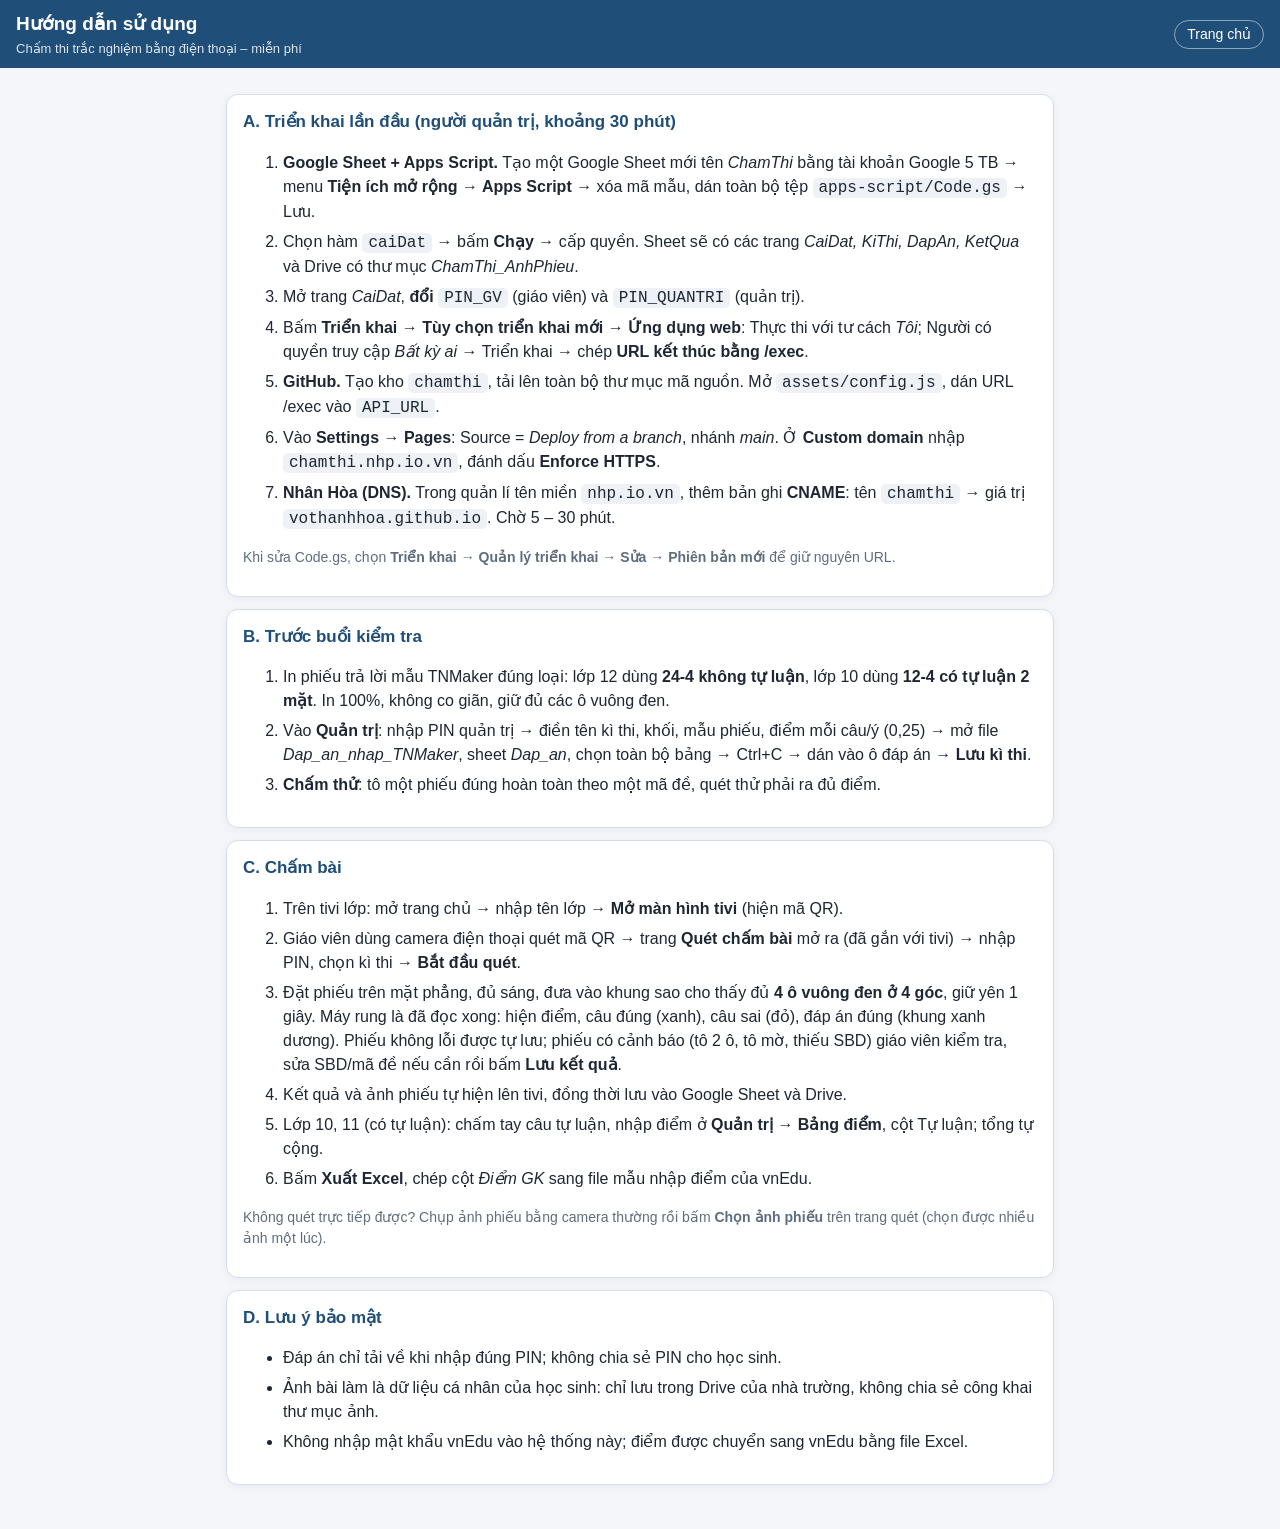
==== huong-dan.html @ 6ef76874 "Add files via upload" ====
<!doctype html>
<html lang="vi">
<head>
<meta charset="utf-8">
<meta name="viewport" content="width=device-width, initial-scale=1">
<title>Hướng dẫn chấm thi</title>
<link rel="stylesheet" href="assets/style.css">
<style>main{max-width:860px}h2{color:var(--xanh);margin-top:26px}li{margin:6px 0}code{background:#eef2f6;padding:1px 6px;border-radius:5px}</style>
</head>
<body>
<header class="top">
  <div><h1>Hướng dẫn sử dụng</h1><div class="sub">Chấm thi trắc nghiệm bằng điện thoại – miễn phí</div></div>
  <nav><a href="index.html">Trang chủ</a></nav>
</header>
<main>
<section class="card">
<h2>A. Triển khai lần đầu (người quản trị, khoảng 30 phút)</h2>
<ol>
  <li><b>Google Sheet + Apps Script.</b> Tạo một Google Sheet mới tên <i>ChamThi</i> bằng tài khoản Google 5 TB → menu <b>Tiện ích mở rộng → Apps Script</b> → xóa mã mẫu, dán toàn bộ tệp <code>apps-script/Code.gs</code> → Lưu.</li>
  <li>Chọn hàm <code>caiDat</code> → bấm <b>Chạy</b> → cấp quyền. Sheet sẽ có các trang <i>CaiDat, KiThi, DapAn, KetQua</i> và Drive có thư mục <i>ChamThi_AnhPhieu</i>.</li>
  <li>Mở trang <i>CaiDat</i>, <b>đổi</b> <code>PIN_GV</code> (giáo viên) và <code>PIN_QUANTRI</code> (quản trị).</li>
  <li>Bấm <b>Triển khai → Tùy chọn triển khai mới → Ứng dụng web</b>: Thực thi với tư cách <i>Tôi</i>; Người có quyền truy cập <i>Bất kỳ ai</i> → Triển khai → chép <b>URL kết thúc bằng /exec</b>.</li>
  <li><b>GitHub.</b> Tạo kho <code>chamthi</code>, tải lên toàn bộ thư mục mã nguồn. Mở <code>assets/config.js</code>, dán URL /exec vào <code>API_URL</code>.</li>
  <li>Vào <b>Settings → Pages</b>: Source = <i>Deploy from a branch</i>, nhánh <i>main</i>. Ở <b>Custom domain</b> nhập <code>chamthi.nhp.io.vn</code>, đánh dấu <b>Enforce HTTPS</b>.</li>
  <li><b>Nhân Hòa (DNS).</b> Trong quản lí tên miền <code>nhp.io.vn</code>, thêm bản ghi <b>CNAME</b>: tên <code>chamthi</code> → giá trị <code>vothanhhoa.github.io</code>. Chờ 5 – 30 phút.</li>
</ol>
<p class="muted">Khi sửa Code.gs, chọn <b>Triển khai → Quản lý triển khai → Sửa → Phiên bản mới</b> để giữ nguyên URL.</p>
</section>
<section class="card">
<h2>B. Trước buổi kiểm tra</h2>
<ol>
  <li>In phiếu trả lời mẫu TNMaker đúng loại: lớp 12 dùng <b>24-4 không tự luận</b>, lớp 10 dùng <b>12-4 có tự luận 2 mặt</b>. In 100%, không co giãn, giữ đủ các ô vuông đen.</li>
  <li>Vào <b>Quản trị</b>: nhập PIN quản trị → điền tên kì thi, khối, mẫu phiếu, điểm mỗi câu/ý (0,25) → mở file <i>Dap_an_nhap_TNMaker</i>, sheet <i>Dap_an</i>, chọn toàn bộ bảng → Ctrl+C → dán vào ô đáp án → <b>Lưu kì thi</b>.</li>
  <li><b>Chấm thử</b>: tô một phiếu đúng hoàn toàn theo một mã đề, quét thử phải ra đủ điểm.</li>
</ol>
</section>
<section class="card">
<h2>C. Chấm bài</h2>
<ol>
  <li>Trên tivi lớp: mở trang chủ → nhập tên lớp → <b>Mở màn hình tivi</b> (hiện mã QR).</li>
  <li>Giáo viên dùng camera điện thoại quét mã QR → trang <b>Quét chấm bài</b> mở ra (đã gắn với tivi) → nhập PIN, chọn kì thi → <b>Bắt đầu quét</b>.</li>
  <li>Đặt phiếu trên mặt phẳng, đủ sáng, đưa vào khung sao cho thấy đủ <b>4 ô vuông đen ở 4 góc</b>, giữ yên 1 giây. Máy rung là đã đọc xong: hiện điểm, câu đúng (xanh), câu sai (đỏ), đáp án đúng (khung xanh dương). Phiếu không lỗi được tự lưu; phiếu có cảnh báo (tô 2 ô, tô mờ, thiếu SBD) giáo viên kiểm tra, sửa SBD/mã đề nếu cần rồi bấm <b>Lưu kết quả</b>.</li>
  <li>Kết quả và ảnh phiếu tự hiện lên tivi, đồng thời lưu vào Google Sheet và Drive.</li>
  <li>Lớp 10, 11 (có tự luận): chấm tay câu tự luận, nhập điểm ở <b>Quản trị → Bảng điểm</b>, cột Tự luận; tổng tự cộng.</li>
  <li>Bấm <b>Xuất Excel</b>, chép cột <i>Điểm GK</i> sang file mẫu nhập điểm của vnEdu.</li>
</ol>
<p class="muted">Không quét trực tiếp được? Chụp ảnh phiếu bằng camera thường rồi bấm <b>Chọn ảnh phiếu</b> trên trang quét (chọn được nhiều ảnh một lúc).</p>
</section>
<section class="card">
<h2>D. Lưu ý bảo mật</h2>
<ul>
  <li>Đáp án chỉ tải về khi nhập đúng PIN; không chia sẻ PIN cho học sinh.</li>
  <li>Ảnh bài làm là dữ liệu cá nhân của học sinh: chỉ lưu trong Drive của nhà trường, không chia sẻ công khai thư mục ảnh.</li>
  <li>Không nhập mật khẩu vnEdu vào hệ thống này; điểm được chuyển sang vnEdu bằng file Excel.</li>
</ul>
</section>
</main>
</body>
</html>
---- assets/style.css ----
:root{--xanh:#1f4e79;--xanh-nhat:#e8f1fb;--do:#c0392b;--luc:#1e8449;--vang:#b7950b;--nen:#f4f6f9;--chu:#1d2733;--phu:#5d6d7e;--vien:#d5dde6}
*{box-sizing:border-box}
html,body{margin:0;background:var(--nen);color:var(--chu);font-family:"Segoe UI",Roboto,Arial,sans-serif;font-size:16px;line-height:1.5}
a{color:var(--xanh)}
header.top{background:var(--xanh);color:#fff;padding:10px 16px;display:flex;align-items:center;gap:12px;flex-wrap:wrap}
header.top h1{font-size:19px;margin:0;font-weight:700}
header.top .sub{font-size:13px;opacity:.85}
header.top nav{margin-left:auto;display:flex;gap:6px;flex-wrap:wrap}
header.top nav a{color:#fff;text-decoration:none;border:1px solid rgba(255,255,255,.5);border-radius:999px;padding:3px 12px;font-size:14px}
main{max-width:1100px;margin:0 auto;padding:14px 16px 40px}
.card{background:#fff;border:1px solid var(--vien);border-radius:12px;padding:14px 16px;margin:12px 0;box-shadow:0 2px 8px rgba(31,78,121,.06)}
.card h2{font-size:17px;margin:0 0 10px;color:var(--xanh)}
label{display:block;font-size:14px;color:var(--phu);margin:8px 0 3px}
input,select,textarea{width:100%;font:inherit;padding:9px 10px;border:1px solid var(--vien);border-radius:8px;background:#fff}
textarea{min-height:120px;font-family:Consolas,monospace;font-size:13px}
.row{display:flex;gap:10px;flex-wrap:wrap}.row>*{flex:1 1 160px}
button,.btn{font:inherit;border:0;border-radius:10px;padding:10px 16px;background:var(--xanh);color:#fff;cursor:pointer;font-weight:600;text-decoration:none;display:inline-block}
button.phu,.btn.phu{background:#fff;color:var(--xanh);border:1px solid var(--xanh)}
button.do{background:var(--do)}button.luc{background:var(--luc)}
button:disabled{opacity:.5;cursor:default}
.muted{color:var(--phu);font-size:14px}
table{border-collapse:collapse;width:100%;background:#fff;font-size:14px}
th,td{border:1px solid var(--vien);padding:6px 8px;text-align:center}
th{background:var(--xanh-nhat)}
.tag{display:inline-block;border-radius:999px;padding:1px 9px;font-size:13px;font-weight:600}
.tag.ok{background:#e4f4ea;color:var(--luc)}.tag.loi{background:#fdecea;color:var(--do)}.tag.canh{background:#fff4d6;color:#8a6d00}
#toast{position:fixed;left:50%;bottom:24px;transform:translateX(-50%) translateY(30px);opacity:0;transition:.25s;background:#1d2733;color:#fff;padding:10px 18px;border-radius:999px;z-index:99;max-width:92vw;text-align:center}
#toast.show{opacity:1;transform:translateX(-50%)}#toast.loi{background:var(--do)}#toast.ok{background:var(--luc)}
/* trang quét */
.cam{position:relative;background:#000;border-radius:12px;overflow:hidden;aspect-ratio:3/4;max-height:70vh;margin:0 auto}
.cam video,.cam canvas{position:absolute;inset:0;width:100%;height:100%;object-fit:cover}
.cam .hint{position:absolute;left:0;right:0;bottom:0;background:rgba(0,0,0,.55);color:#fff;text-align:center;padding:8px;font-size:15px}
.cam .khung{position:absolute;inset:6%;border:3px dashed rgba(255,255,255,.6);border-radius:10px;pointer-events:none}
.cam.thay .khung{border-color:#2ecc71;border-style:solid}
.ketqua img{max-width:100%;border-radius:8px;border:1px solid var(--vien)}
.diem{font-size:44px;font-weight:800;color:var(--xanh);line-height:1}
.luoi{display:grid;grid-template-columns:repeat(auto-fill,minmax(54px,1fr));gap:4px;margin-top:8px}
.o{border-radius:6px;padding:3px 0;text-align:center;font-size:13px;font-weight:600}
.o.d{background:#e4f4ea;color:var(--luc)}.o.s{background:#fdecea;color:var(--do)}.o.t{background:#f2f3f4;color:var(--phu)}
/* tivi */
body.tv{background:#0f2238;color:#fff}
.tvwrap{display:grid;grid-template-columns:2fr 1fr;gap:18px;padding:18px;height:100vh}
.tvmain{background:#fff;color:var(--chu);border-radius:16px;padding:16px;display:flex;flex-direction:column;overflow:hidden}
.tvmain img{max-height:62vh;object-fit:contain;border-radius:10px;background:#f2f3f4}
.tvside{display:flex;flex-direction:column;gap:12px;overflow:auto}
.qr{background:#fff;border-radius:16px;padding:14px;text-align:center;color:var(--chu)}
.qr #qrc{display:inline-block}
.lich{background:rgba(255,255,255,.08);border-radius:12px;padding:10px 12px}
.lich div{display:flex;justify-content:space-between;border-bottom:1px solid rgba(255,255,255,.12);padding:5px 0}
@media (max-width:800px){.tvwrap{grid-template-columns:1fr;height:auto}}
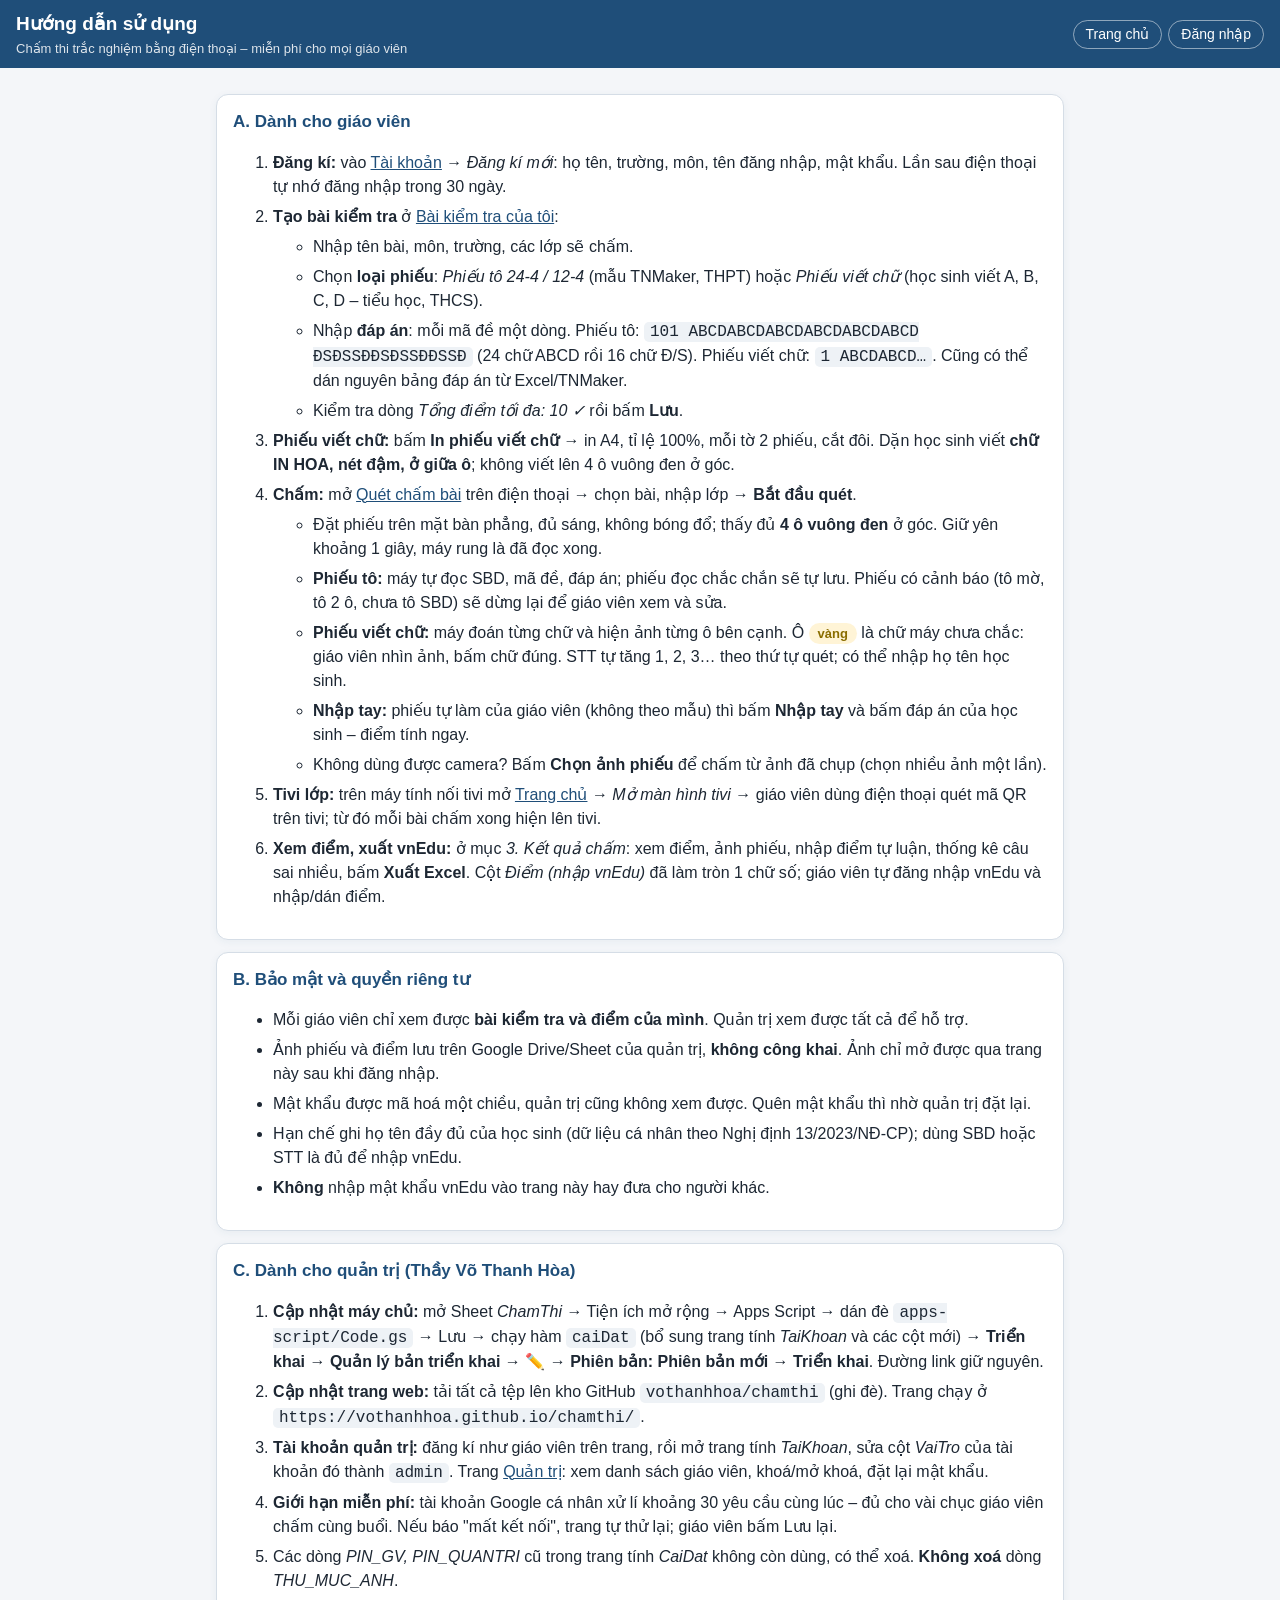
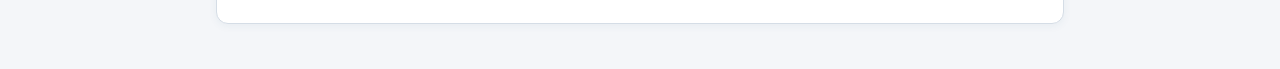
==== commit adb76e8b: "Add files via upload" ====
--- a/huong-dan.html
+++ b/huong-dan.html
@@ -5,55 +5,62 @@
 <meta name="viewport" content="width=device-width, initial-scale=1">
 <title>Hướng dẫn chấm thi</title>
 <link rel="stylesheet" href="assets/style.css">
-<style>main{max-width:860px}h2{color:var(--xanh);margin-top:26px}li{margin:6px 0}code{background:#eef2f6;padding:1px 6px;border-radius:5px}</style>
+<style>main{max-width:880px}h2{color:var(--xanh);margin-top:22px}li{margin:6px 0}code{background:#eef2f6;padding:1px 6px;border-radius:5px}</style>
 </head>
 <body>
 <header class="top">
-  <div><h1>Hướng dẫn sử dụng</h1><div class="sub">Chấm thi trắc nghiệm bằng điện thoại – miễn phí</div></div>
+  <div><h1>Hướng dẫn sử dụng</h1><div class="sub">Chấm thi trắc nghiệm bằng điện thoại – miễn phí cho mọi giáo viên</div></div>
   <nav><a href="index.html">Trang chủ</a></nav>
 </header>
 <main>
 <section class="card">
-<h2>A. Triển khai lần đầu (người quản trị, khoảng 30 phút)</h2>
+<h2 style="margin-top:0">A. Dành cho giáo viên</h2>
 <ol>
-  <li><b>Google Sheet + Apps Script.</b> Tạo một Google Sheet mới tên <i>ChamThi</i> bằng tài khoản Google 5 TB → menu <b>Tiện ích mở rộng → Apps Script</b> → xóa mã mẫu, dán toàn bộ tệp <code>apps-script/Code.gs</code> → Lưu.</li>
-  <li>Chọn hàm <code>caiDat</code> → bấm <b>Chạy</b> → cấp quyền. Sheet sẽ có các trang <i>CaiDat, KiThi, DapAn, KetQua</i> và Drive có thư mục <i>ChamThi_AnhPhieu</i>.</li>
-  <li>Mở trang <i>CaiDat</i>, <b>đổi</b> <code>PIN_GV</code> (giáo viên) và <code>PIN_QUANTRI</code> (quản trị).</li>
-  <li>Bấm <b>Triển khai → Tùy chọn triển khai mới → Ứng dụng web</b>: Thực thi với tư cách <i>Tôi</i>; Người có quyền truy cập <i>Bất kỳ ai</i> → Triển khai → chép <b>URL kết thúc bằng /exec</b>.</li>
-  <li><b>GitHub.</b> Tạo kho <code>chamthi</code>, tải lên toàn bộ thư mục mã nguồn. Mở <code>assets/config.js</code>, dán URL /exec vào <code>API_URL</code>.</li>
-  <li>Vào <b>Settings → Pages</b>: Source = <i>Deploy from a branch</i>, nhánh <i>main</i>. Ở <b>Custom domain</b> nhập <code>chamthi.nhp.io.vn</code>, đánh dấu <b>Enforce HTTPS</b>.</li>
-  <li><b>Nhân Hòa (DNS).</b> Trong quản lí tên miền <code>nhp.io.vn</code>, thêm bản ghi <b>CNAME</b>: tên <code>chamthi</code> → giá trị <code>vothanhhoa.github.io</code>. Chờ 5 – 30 phút.</li>
-</ol>
-<p class="muted">Khi sửa Code.gs, chọn <b>Triển khai → Quản lý triển khai → Sửa → Phiên bản mới</b> để giữ nguyên URL.</p>
-</section>
-<section class="card">
-<h2>B. Trước buổi kiểm tra</h2>
-<ol>
-  <li>In phiếu trả lời mẫu TNMaker đúng loại: lớp 12 dùng <b>24-4 không tự luận</b>, lớp 10 dùng <b>12-4 có tự luận 2 mặt</b>. In 100%, không co giãn, giữ đủ các ô vuông đen.</li>
-  <li>Vào <b>Quản trị</b>: nhập PIN quản trị → điền tên kì thi, khối, mẫu phiếu, điểm mỗi câu/ý (0,25) → mở file <i>Dap_an_nhap_TNMaker</i>, sheet <i>Dap_an</i>, chọn toàn bộ bảng → Ctrl+C → dán vào ô đáp án → <b>Lưu kì thi</b>.</li>
-  <li><b>Chấm thử</b>: tô một phiếu đúng hoàn toàn theo một mã đề, quét thử phải ra đủ điểm.</li>
+  <li><b>Đăng kí:</b> vào <a href="taikhoan.html">Tài khoản</a> → <i>Đăng kí mới</i>: họ tên, trường, môn, tên đăng nhập, mật khẩu. Lần sau điện thoại tự nhớ đăng nhập trong 30 ngày.</li>
+  <li><b>Tạo bài kiểm tra</b> ở <a href="kithi.html">Bài kiểm tra của tôi</a>:
+    <ul>
+      <li>Nhập tên bài, môn, trường, các lớp sẽ chấm.</li>
+      <li>Chọn <b>loại phiếu</b>: <i>Phiếu tô 24-4 / 12-4</i> (mẫu TNMaker, THPT) hoặc <i>Phiếu viết chữ</i> (học sinh viết A, B, C, D – tiểu học, THCS).</li>
+      <li>Nhập <b>đáp án</b>: mỗi mã đề một dòng. Phiếu tô: <code>101 ABCDABCDABCDABCDABCDABCD ĐSĐSSĐĐSĐSSĐĐSSĐ</code> (24 chữ ABCD rồi 16 chữ Đ/S). Phiếu viết chữ: <code>1 ABCDABCD…</code>. Cũng có thể dán nguyên bảng đáp án từ Excel/TNMaker.</li>
+      <li>Kiểm tra dòng <i>Tổng điểm tối đa: 10 ✓</i> rồi bấm <b>Lưu</b>.</li>
+    </ul></li>
+  <li><b>Phiếu viết chữ:</b> bấm <b>In phiếu viết chữ</b> → in A4, tỉ lệ 100%, mỗi tờ 2 phiếu, cắt đôi. Dặn học sinh viết <b>chữ IN HOA, nét đậm, ở giữa ô</b>; không viết lên 4 ô vuông đen ở góc.</li>
+  <li><b>Chấm:</b> mở <a href="quet.html">Quét chấm bài</a> trên điện thoại → chọn bài, nhập lớp → <b>Bắt đầu quét</b>.
+    <ul>
+      <li>Đặt phiếu trên mặt bàn phẳng, đủ sáng, không bóng đổ; thấy đủ <b>4 ô vuông đen</b> ở góc. Giữ yên khoảng 1 giây, máy rung là đã đọc xong.</li>
+      <li><b>Phiếu tô:</b> máy tự đọc SBD, mã đề, đáp án; phiếu đọc chắc chắn sẽ tự lưu. Phiếu có cảnh báo (tô mờ, tô 2 ô, chưa tô SBD) sẽ dừng lại để giáo viên xem và sửa.</li>
+      <li><b>Phiếu viết chữ:</b> máy đoán từng chữ và hiện ảnh từng ô bên cạnh. Ô <span class="tag canh">vàng</span> là chữ máy chưa chắc: giáo viên nhìn ảnh, bấm chữ đúng. STT tự tăng 1, 2, 3… theo thứ tự quét; có thể nhập họ tên học sinh.</li>
+      <li><b>Nhập tay:</b> phiếu tự làm của giáo viên (không theo mẫu) thì bấm <b>Nhập tay</b> và bấm đáp án của học sinh – điểm tính ngay.</li>
+      <li>Không dùng được camera? Bấm <b>Chọn ảnh phiếu</b> để chấm từ ảnh đã chụp (chọn nhiều ảnh một lần).</li>
+    </ul></li>
+  <li><b>Tivi lớp:</b> trên máy tính nối tivi mở <a href="index.html">Trang chủ</a> → <i>Mở màn hình tivi</i> → giáo viên dùng điện thoại quét mã QR trên tivi; từ đó mỗi bài chấm xong hiện lên tivi.</li>
+  <li><b>Xem điểm, xuất vnEdu:</b> ở mục <i>3. Kết quả chấm</i>: xem điểm, ảnh phiếu, nhập điểm tự luận, thống kê câu sai nhiều, bấm <b>Xuất Excel</b>. Cột <i>Điểm (nhập vnEdu)</i> đã làm tròn 1 chữ số; giáo viên tự đăng nhập vnEdu và nhập/dán điểm.</li>
 </ol>
 </section>
+
 <section class="card">
-<h2>C. Chấm bài</h2>
-<ol>
-  <li>Trên tivi lớp: mở trang chủ → nhập tên lớp → <b>Mở màn hình tivi</b> (hiện mã QR).</li>
-  <li>Giáo viên dùng camera điện thoại quét mã QR → trang <b>Quét chấm bài</b> mở ra (đã gắn với tivi) → nhập PIN, chọn kì thi → <b>Bắt đầu quét</b>.</li>
-  <li>Đặt phiếu trên mặt phẳng, đủ sáng, đưa vào khung sao cho thấy đủ <b>4 ô vuông đen ở 4 góc</b>, giữ yên 1 giây. Máy rung là đã đọc xong: hiện điểm, câu đúng (xanh), câu sai (đỏ), đáp án đúng (khung xanh dương). Phiếu không lỗi được tự lưu; phiếu có cảnh báo (tô 2 ô, tô mờ, thiếu SBD) giáo viên kiểm tra, sửa SBD/mã đề nếu cần rồi bấm <b>Lưu kết quả</b>.</li>
-  <li>Kết quả và ảnh phiếu tự hiện lên tivi, đồng thời lưu vào Google Sheet và Drive.</li>
-  <li>Lớp 10, 11 (có tự luận): chấm tay câu tự luận, nhập điểm ở <b>Quản trị → Bảng điểm</b>, cột Tự luận; tổng tự cộng.</li>
-  <li>Bấm <b>Xuất Excel</b>, chép cột <i>Điểm GK</i> sang file mẫu nhập điểm của vnEdu.</li>
-</ol>
-<p class="muted">Không quét trực tiếp được? Chụp ảnh phiếu bằng camera thường rồi bấm <b>Chọn ảnh phiếu</b> trên trang quét (chọn được nhiều ảnh một lúc).</p>
-</section>
-<section class="card">
-<h2>D. Lưu ý bảo mật</h2>
+<h2 style="margin-top:0">B. Bảo mật và quyền riêng tư</h2>
 <ul>
-  <li>Đáp án chỉ tải về khi nhập đúng PIN; không chia sẻ PIN cho học sinh.</li>
-  <li>Ảnh bài làm là dữ liệu cá nhân của học sinh: chỉ lưu trong Drive của nhà trường, không chia sẻ công khai thư mục ảnh.</li>
-  <li>Không nhập mật khẩu vnEdu vào hệ thống này; điểm được chuyển sang vnEdu bằng file Excel.</li>
+  <li>Mỗi giáo viên chỉ xem được <b>bài kiểm tra và điểm của mình</b>. Quản trị xem được tất cả để hỗ trợ.</li>
+  <li>Ảnh phiếu và điểm lưu trên Google Drive/Sheet của quản trị, <b>không công khai</b>. Ảnh chỉ mở được qua trang này sau khi đăng nhập.</li>
+  <li>Mật khẩu được mã hoá một chiều, quản trị cũng không xem được. Quên mật khẩu thì nhờ quản trị đặt lại.</li>
+  <li>Hạn chế ghi họ tên đầy đủ của học sinh (dữ liệu cá nhân theo Nghị định 13/2023/NĐ-CP); dùng SBD hoặc STT là đủ để nhập vnEdu.</li>
+  <li><b>Không</b> nhập mật khẩu vnEdu vào trang này hay đưa cho người khác.</li>
 </ul>
 </section>
+
+<section class="card">
+<h2 style="margin-top:0">C. Dành cho quản trị (Thầy Võ Thanh Hòa)</h2>
+<ol>
+  <li><b>Cập nhật máy chủ:</b> mở Sheet <i>ChamThi</i> → Tiện ích mở rộng → Apps Script → dán đè <code>apps-script/Code.gs</code> → Lưu → chạy hàm <code>caiDat</code> (bổ sung trang tính <i>TaiKhoan</i> và các cột mới) → <b>Triển khai → Quản lý bản triển khai → ✏️ → Phiên bản: Phiên bản mới → Triển khai</b>. Đường link giữ nguyên.</li>
+  <li><b>Cập nhật trang web:</b> tải tất cả tệp lên kho GitHub <code>vothanhhoa/chamthi</code> (ghi đè). Trang chạy ở <code>https://vothanhhoa.github.io/chamthi/</code>.</li>
+  <li><b>Tài khoản quản trị:</b> đăng kí như giáo viên trên trang, rồi mở trang tính <i>TaiKhoan</i>, sửa cột <i>VaiTro</i> của tài khoản đó thành <code>admin</code>. Trang <a href="quantri.html">Quản trị</a>: xem danh sách giáo viên, khoá/mở khoá, đặt lại mật khẩu.</li>
+  <li><b>Giới hạn miễn phí:</b> tài khoản Google cá nhân xử lí khoảng 30 yêu cầu cùng lúc – đủ cho vài chục giáo viên chấm cùng buổi. Nếu báo "mất kết nối", trang tự thử lại; giáo viên bấm Lưu lại.</li>
+  <li>Các dòng <i>PIN_GV, PIN_QUANTRI</i> cũ trong trang tính <i>CaiDat</i> không còn dùng, có thể xoá. <b>Không xoá</b> dòng <i>THU_MUC_ANH</i>.</li>
+</ol>
+</section>
 </main>
+<script src="assets/config.js"></script>
+<script src="assets/app.js"></script>
 </body>
 </html>
--- a/assets/style.css
+++ b/assets/style.css
@@ -1,4 +1,5 @@
 :root{--xanh:#1f4e79;--xanh-nhat:#e8f1fb;--do:#c0392b;--luc:#1e8449;--vang:#b7950b;--nen:#f4f6f9;--chu:#1d2733;--phu:#5d6d7e;--vien:#d5dde6}
+[hidden]{display:none!important}
 *{box-sizing:border-box}
 html,body{margin:0;background:var(--nen);color:var(--chu);font-family:"Segoe UI",Roboto,Arial,sans-serif;font-size:16px;line-height:1.5}
 a{color:var(--xanh)}
@@ -48,3 +49,21 @@
 .lich{background:rgba(255,255,255,.08);border-radius:12px;padding:10px 12px}
 .lich div{display:flex;justify-content:space-between;border-bottom:1px solid rgba(255,255,255,.12);padding:5px 0}
 @media (max-width:800px){.tvwrap{grid-template-columns:1fr;height:auto}}
+/* thẻ chọn, hộp thoại, hướng dẫn nhanh */
+.tabs{display:flex;gap:6px;margin-bottom:10px;flex-wrap:wrap}
+.tab{background:#fff;color:var(--xanh);border:1px solid var(--vien);border-radius:999px;padding:7px 14px}
+.tab.on{background:var(--xanh);color:#fff;border-color:var(--xanh)}
+.buoc{counter-reset:b;list-style:none;padding:0;margin:0;display:grid;gap:8px;grid-template-columns:repeat(auto-fit,minmax(210px,1fr))}
+.buoc li{counter-increment:b;background:var(--xanh-nhat);border-radius:10px;padding:10px 12px 10px 46px;position:relative;font-size:15px}
+.buoc li::before{content:counter(b);position:absolute;left:10px;top:10px;width:26px;height:26px;border-radius:50%;background:var(--xanh);color:#fff;font-weight:700;display:grid;place-items:center}
+.hop{position:fixed;inset:0;background:rgba(0,0,0,.6);display:flex;align-items:center;justify-content:center;z-index:50;padding:16px}
+.hop>div{background:#fff;border-radius:12px;max-width:min(96vw,900px);max-height:92vh;overflow:auto;padding:12px}
+.hop img{max-width:100%;display:block}
+td .nho{padding:4px 9px;font-size:13px;border-radius:7px}
+.vtluoi{display:grid;grid-template-columns:repeat(auto-fill,minmax(232px,1fr));gap:6px;margin-top:8px}
+.vto{border:1px solid var(--vien);border-radius:8px;padding:5px;display:flex;align-items:center;gap:6px;background:#fff;min-width:0}
+.vto.can{border-color:#e0b000;background:#fff8e1}.vto.d{border-color:#9bd3ae;background:#effaf2}.vto.s{border-color:#f0a9a0;background:#fdf0ee}
+.vto canvas{width:60px;height:38px;border-radius:4px;background:#f6f6f6;flex:0 0 auto}
+.vto b{min-width:22px}
+.vto .chon{display:flex;gap:2px}.vto .chon button{padding:5px 9px;min-width:30px;font-size:13px;border-radius:6px;background:#fff;color:var(--chu);border:1px solid var(--vien)}
+.vto .chon button.on{background:var(--xanh);color:#fff;border-color:var(--xanh)}
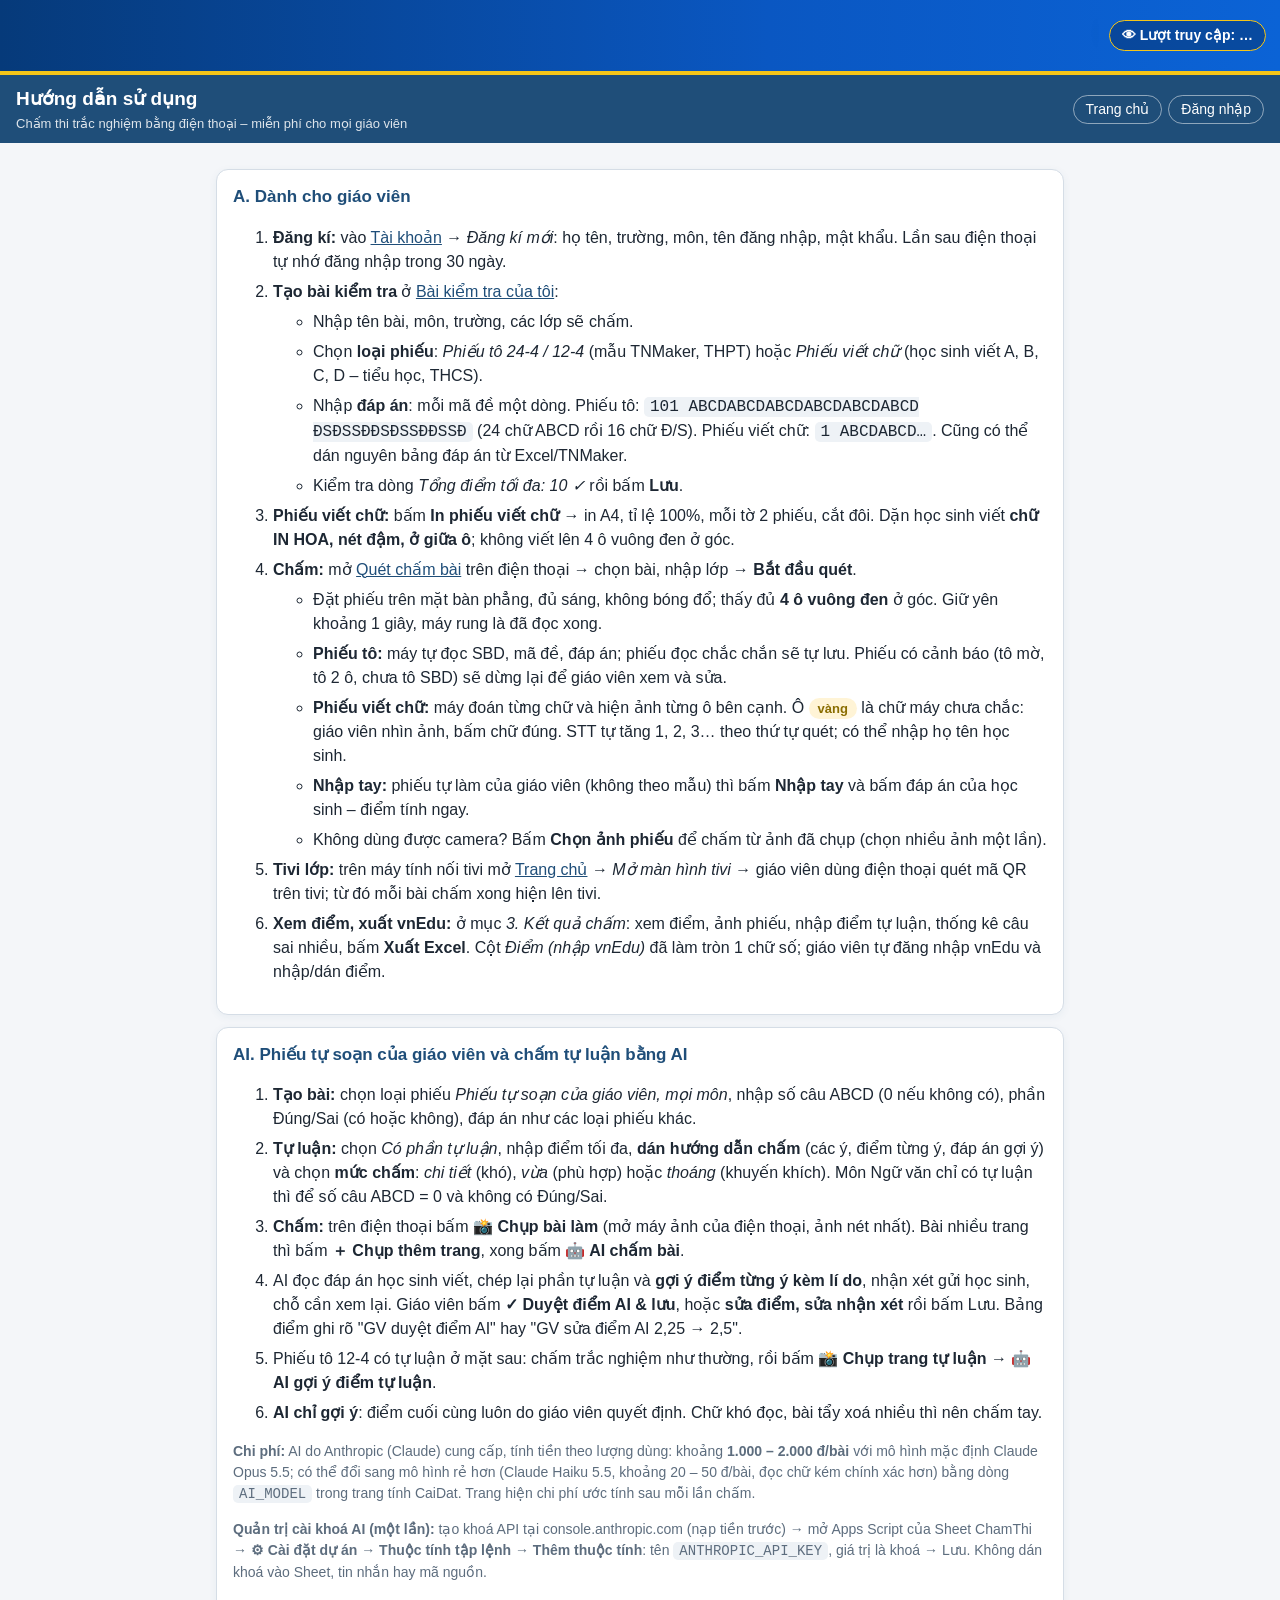
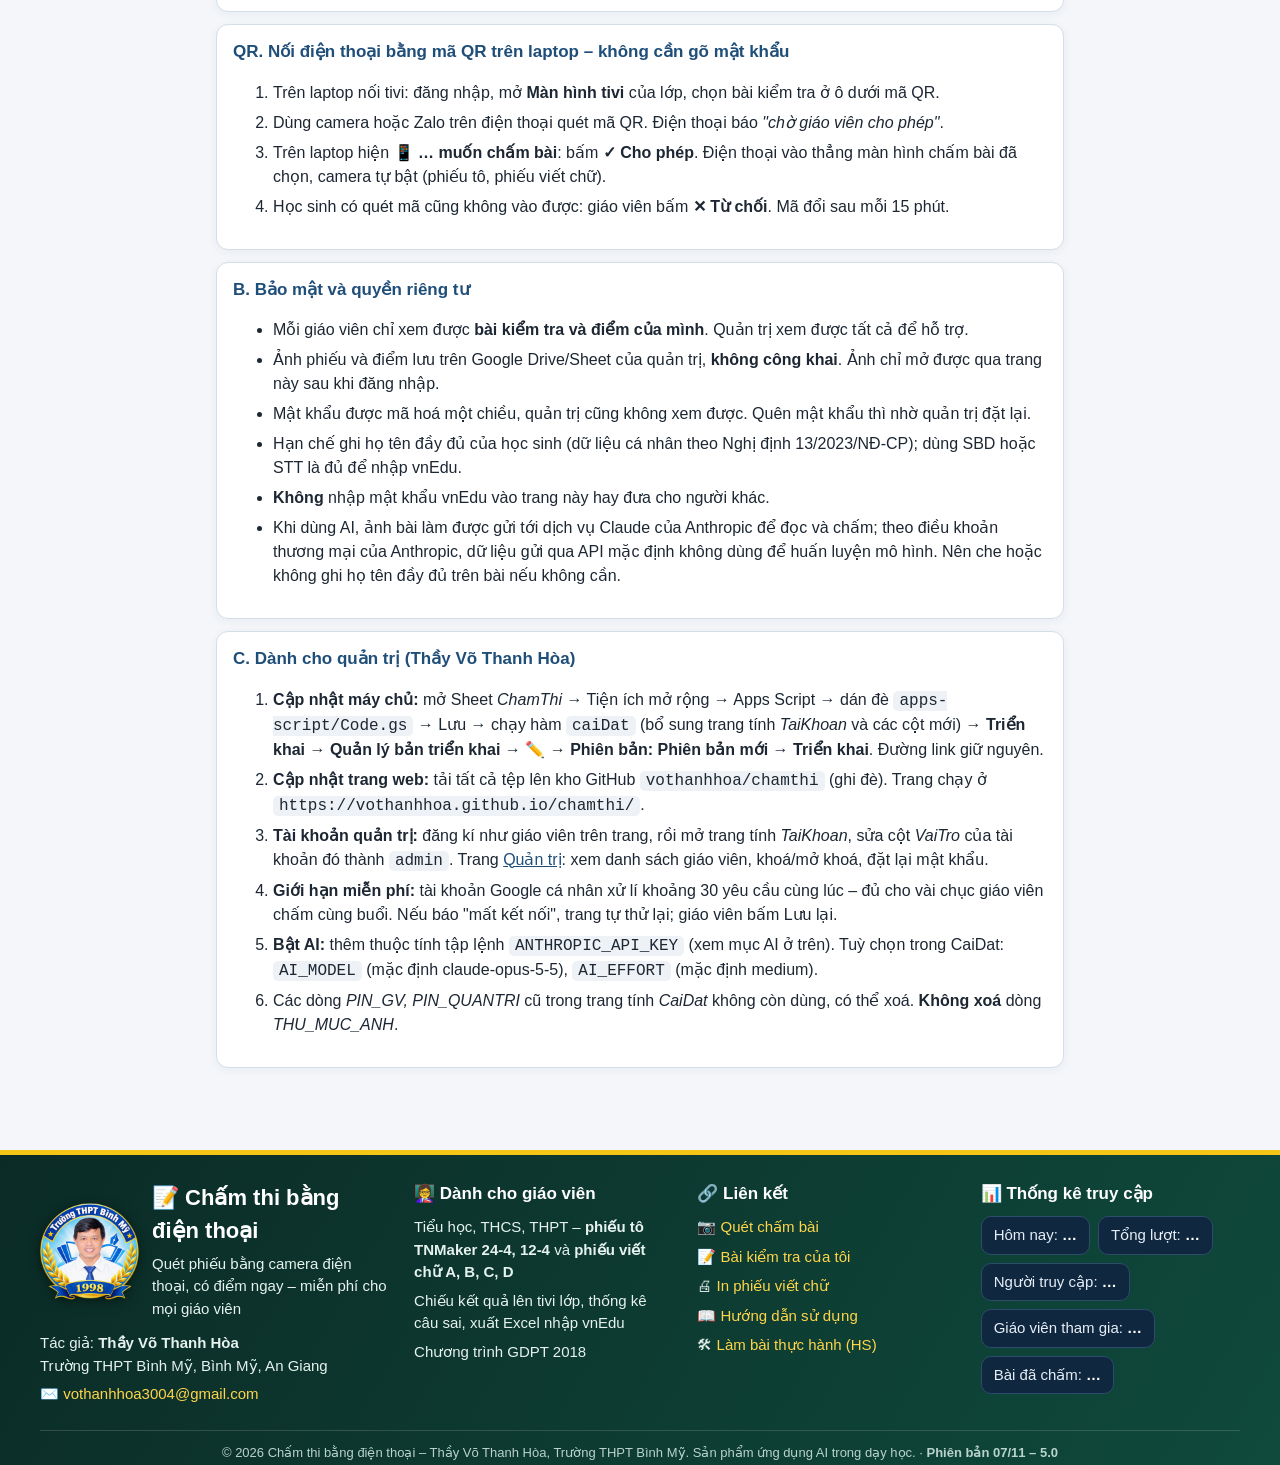
==== commit 64751dbb: "Add files via upload" ====
--- a/huong-dan.html
+++ b/huong-dan.html
@@ -39,6 +39,30 @@
 </section>
 
 <section class="card">
+<h2 style="margin-top:0">AI. Phiếu tự soạn của giáo viên và chấm tự luận bằng AI</h2>
+<ol>
+  <li><b>Tạo bài:</b> chọn loại phiếu <i>Phiếu tự soạn của giáo viên, mọi môn</i>, nhập số câu ABCD (0 nếu không có), phần Đúng/Sai (có hoặc không), đáp án như các loại phiếu khác.</li>
+  <li><b>Tự luận:</b> chọn <i>Có phần tự luận</i>, nhập điểm tối đa, <b>dán hướng dẫn chấm</b> (các ý, điểm từng ý, đáp án gợi ý) và chọn <b>mức chấm</b>: <i>chi tiết</i> (khó), <i>vừa</i> (phù hợp) hoặc <i>thoáng</i> (khuyến khích). Môn Ngữ văn chỉ có tự luận thì để số câu ABCD = 0 và không có Đúng/Sai.</li>
+  <li><b>Chấm:</b> trên điện thoại bấm <b>📸 Chụp bài làm</b> (mở máy ảnh của điện thoại, ảnh nét nhất). Bài nhiều trang thì bấm <b>＋ Chụp thêm trang</b>, xong bấm <b>🤖 AI chấm bài</b>.</li>
+  <li>AI đọc đáp án học sinh viết, chép lại phần tự luận và <b>gợi ý điểm từng ý kèm lí do</b>, nhận xét gửi học sinh, chỗ cần xem lại. Giáo viên bấm <b>✓ Duyệt điểm AI &amp; lưu</b>, hoặc <b>sửa điểm, sửa nhận xét</b> rồi bấm Lưu. Bảng điểm ghi rõ "GV duyệt điểm AI" hay "GV sửa điểm AI 2,25 → 2,5".</li>
+  <li>Phiếu tô 12-4 có tự luận ở mặt sau: chấm trắc nghiệm như thường, rồi bấm <b>📸 Chụp trang tự luận</b> → <b>🤖 AI gợi ý điểm tự luận</b>.</li>
+  <li><b>AI chỉ gợi ý</b>: điểm cuối cùng luôn do giáo viên quyết định. Chữ khó đọc, bài tẩy xoá nhiều thì nên chấm tay.</li>
+</ol>
+<p class="muted"><b>Chi phí:</b> AI do Anthropic (Claude) cung cấp, tính tiền theo lượng dùng: khoảng <b>1.000 – 2.000 đ/bài</b> với mô hình mặc định Claude Opus 5.5; có thể đổi sang mô hình rẻ hơn (Claude Haiku 5.5, khoảng 20 – 50 đ/bài, đọc chữ kém chính xác hơn) bằng dòng <code>AI_MODEL</code> trong trang tính CaiDat. Trang hiện chi phí ước tính sau mỗi lần chấm.</p>
+<p class="muted"><b>Quản trị cài khoá AI (một lần):</b> tạo khoá API tại console.anthropic.com (nạp tiền trước) → mở Apps Script của Sheet ChamThi → <b>⚙ Cài đặt dự án → Thuộc tính tập lệnh → Thêm thuộc tính</b>: tên <code>ANTHROPIC_API_KEY</code>, giá trị là khoá → Lưu. Không dán khoá vào Sheet, tin nhắn hay mã nguồn.</p>
+</section>
+
+<section class="card">
+<h2 style="margin-top:0">QR. Nối điện thoại bằng mã QR trên laptop – không cần gõ mật khẩu</h2>
+<ol>
+  <li>Trên laptop nối tivi: đăng nhập, mở <b>Màn hình tivi</b> của lớp, chọn bài kiểm tra ở ô dưới mã QR.</li>
+  <li>Dùng camera hoặc Zalo trên điện thoại quét mã QR. Điện thoại báo <i>"chờ giáo viên cho phép"</i>.</li>
+  <li>Trên laptop hiện <b>📱 … muốn chấm bài</b>: bấm <b>✓ Cho phép</b>. Điện thoại vào thẳng màn hình chấm bài đã chọn, camera tự bật (phiếu tô, phiếu viết chữ).</li>
+  <li>Học sinh có quét mã cũng không vào được: giáo viên bấm <b>✕ Từ chối</b>. Mã đổi sau mỗi 15 phút.</li>
+</ol>
+</section>
+
+<section class="card">
 <h2 style="margin-top:0">B. Bảo mật và quyền riêng tư</h2>
 <ul>
   <li>Mỗi giáo viên chỉ xem được <b>bài kiểm tra và điểm của mình</b>. Quản trị xem được tất cả để hỗ trợ.</li>
@@ -46,6 +70,7 @@
   <li>Mật khẩu được mã hoá một chiều, quản trị cũng không xem được. Quên mật khẩu thì nhờ quản trị đặt lại.</li>
   <li>Hạn chế ghi họ tên đầy đủ của học sinh (dữ liệu cá nhân theo Nghị định 13/2023/NĐ-CP); dùng SBD hoặc STT là đủ để nhập vnEdu.</li>
   <li><b>Không</b> nhập mật khẩu vnEdu vào trang này hay đưa cho người khác.</li>
+  <li>Khi dùng AI, ảnh bài làm được gửi tới dịch vụ Claude của Anthropic để đọc và chấm; theo điều khoản thương mại của Anthropic, dữ liệu gửi qua API mặc định không dùng để huấn luyện mô hình. Nên che hoặc không ghi họ tên đầy đủ trên bài nếu không cần.</li>
 </ul>
 </section>
 
@@ -56,6 +81,7 @@
   <li><b>Cập nhật trang web:</b> tải tất cả tệp lên kho GitHub <code>vothanhhoa/chamthi</code> (ghi đè). Trang chạy ở <code>https://vothanhhoa.github.io/chamthi/</code>.</li>
   <li><b>Tài khoản quản trị:</b> đăng kí như giáo viên trên trang, rồi mở trang tính <i>TaiKhoan</i>, sửa cột <i>VaiTro</i> của tài khoản đó thành <code>admin</code>. Trang <a href="quantri.html">Quản trị</a>: xem danh sách giáo viên, khoá/mở khoá, đặt lại mật khẩu.</li>
   <li><b>Giới hạn miễn phí:</b> tài khoản Google cá nhân xử lí khoảng 30 yêu cầu cùng lúc – đủ cho vài chục giáo viên chấm cùng buổi. Nếu báo "mất kết nối", trang tự thử lại; giáo viên bấm Lưu lại.</li>
+  <li><b>Bật AI:</b> thêm thuộc tính tập lệnh <code>ANTHROPIC_API_KEY</code> (xem mục AI ở trên). Tuỳ chọn trong CaiDat: <code>AI_MODEL</code> (mặc định claude-opus-5-5), <code>AI_EFFORT</code> (mặc định medium).</li>
   <li>Các dòng <i>PIN_GV, PIN_QUANTRI</i> cũ trong trang tính <i>CaiDat</i> không còn dùng, có thể xoá. <b>Không xoá</b> dòng <i>THU_MUC_ANH</i>.</li>
 </ol>
 </section>
--- a/assets/style.css
+++ b/assets/style.css
@@ -67,3 +67,43 @@
 .vto b{min-width:22px}
 .vto .chon{display:flex;gap:2px}.vto .chon button{padding:5px 9px;min-width:30px;font-size:13px;border-radius:6px;background:#fff;color:var(--chu);border:1px solid var(--vien)}
 .vto .chon button.on{background:var(--xanh);color:#fff;border-color:var(--xanh)}
+/* nút lưu luôn ở đáy màn hình điện thoại khi xem kết quả */
+.thanhLuu{position:sticky;bottom:0;background:#fff;padding:10px 0 12px;z-index:5;box-shadow:0 -8px 12px -10px rgba(0,0,0,.25)}
+/* ---------- dải chữ chạy (logo dẫn đầu, chữ rượt theo) ---------- */
+.bang{background:linear-gradient(90deg,#063a7a,#0a57c2 60%,#0b63d6);border-bottom:4px solid #f5c518;display:flex;align-items:center;gap:10px;padding:6px 14px;overflow:hidden}
+.bang .ray{flex:1;overflow:hidden;white-space:nowrap;min-width:0;mask-image:linear-gradient(90deg,transparent,#000 3%,#000 97%,transparent)}
+.bang .chay{display:inline-flex;align-items:center;gap:12px;padding-left:100%;animation:chayChu 22s linear -8s infinite}
+.bang .chay img{width:52px;height:52px;filter:drop-shadow(0 2px 4px rgba(0,0,0,.45));animation:xoayLogo 4s linear infinite}
+.bang .chay b{color:#ffe14d;font-size:21px;font-weight:800;letter-spacing:.3px;text-shadow:0 1px 2px rgba(0,0,0,.4)}
+.bang:hover .chay{animation-play-state:paused}
+@keyframes chayChu{to{transform:translateX(-100%)}}
+@keyframes xoayLogo{to{transform:rotate(360deg)}}
+.bang .dem{flex:0 0 auto;color:#fff;border:1.5px solid #f5c518;background:rgba(0,0,0,.25);border-radius:999px;padding:4px 12px;font-weight:700;font-size:14px;white-space:nowrap}
+@media (max-width:640px){.bang .chay b{font-size:16px}.bang .chay img{width:40px;height:40px}.bang .dem{font-size:12px;padding:3px 9px}}
+@media (prefers-reduced-motion:reduce){.bang .chay{animation-duration:60s}.bang .chay img{animation-duration:20s}}
+/* ---------- chân trang ---------- */
+.chantrang{background:linear-gradient(120deg,#0b2b26,#0f4a3c);color:#e6f2ee;border-top:5px solid #f5c518;margin-top:30px;padding:26px 16px 14px;font-size:15px}
+.chantrang .cot{max-width:1200px;margin:0 auto;display:grid;grid-template-columns:1.35fr 1fr 1fr 1fr;gap:24px}
+.chantrang h3{margin:0 0 10px;font-size:17px;color:#fff}
+.chantrang a{color:#ffd54a;text-decoration:none}.chantrang a:hover{text-decoration:underline}
+.chantrang .tg{display:flex;gap:12px;align-items:center}.chantrang .tg img{width:100px;height:100px;flex:0 0 auto;filter:drop-shadow(0 2px 6px rgba(0,0,0,.5))}
+.chantrang .tg h3{font-size:22px;margin:0 0 4px}
+.chantrang p{margin:6px 0;line-height:1.5}
+.chantrang ul{list-style:none;padding:0;margin:0}.chantrang li{margin:7px 0}
+.chantrang .so{display:flex;flex-wrap:wrap;gap:8px}
+.chantrang .so span{background:#10283f;border:1px solid #2d4b6b;border-radius:10px;padding:7px 12px;color:#e6eef8}.chantrang .so b{color:#fff}
+.chantrang .duoi{max-width:1200px;margin:18px auto 0;border-top:1px solid rgba(255,255,255,.15);padding-top:12px;text-align:center;font-size:13px;color:#b9d3cb}
+@media (max-width:900px){.chantrang .cot{grid-template-columns:1fr 1fr}}
+@media (max-width:560px){.chantrang .cot{grid-template-columns:1fr}}
+@media print{.bang,.chantrang{display:none!important}}
+/* tự luận + AI */
+.tlbox{border:1px solid #cfe0f5;background:#f7fbff;border-radius:10px;padding:10px;margin-top:10px}
+.tltrang{display:flex;gap:6px;flex-wrap:wrap;margin-top:6px;align-items:center}
+.tltrang .tt{position:relative}.tltrang img{height:64px;border-radius:6px;border:1px solid var(--vien)}
+.tltrang .tt button{position:absolute;top:-6px;right:-6px;padding:1px 6px;font-size:11px;border-radius:999px}
+.aikq{background:#fff;border:1px solid #d6e4f7;border-radius:10px;padding:8px 10px;margin-top:8px}
+.aikq table{font-size:13px}.aikq td{vertical-align:top}
+.xin{background:#fff8e1;border:2px solid #f5c518;border-radius:10px;padding:8px;margin-top:8px;text-align:left;font-size:14px;animation:nhay .8s ease-in-out 2}
+@keyframes nhay{50%{transform:scale(1.03)}}
+.thanhLuu button{flex:1 1 130px!important;font-size:16px!important;padding:11px 10px!important}
+.thanhLuu #boQua{flex:0 0 auto!important}
